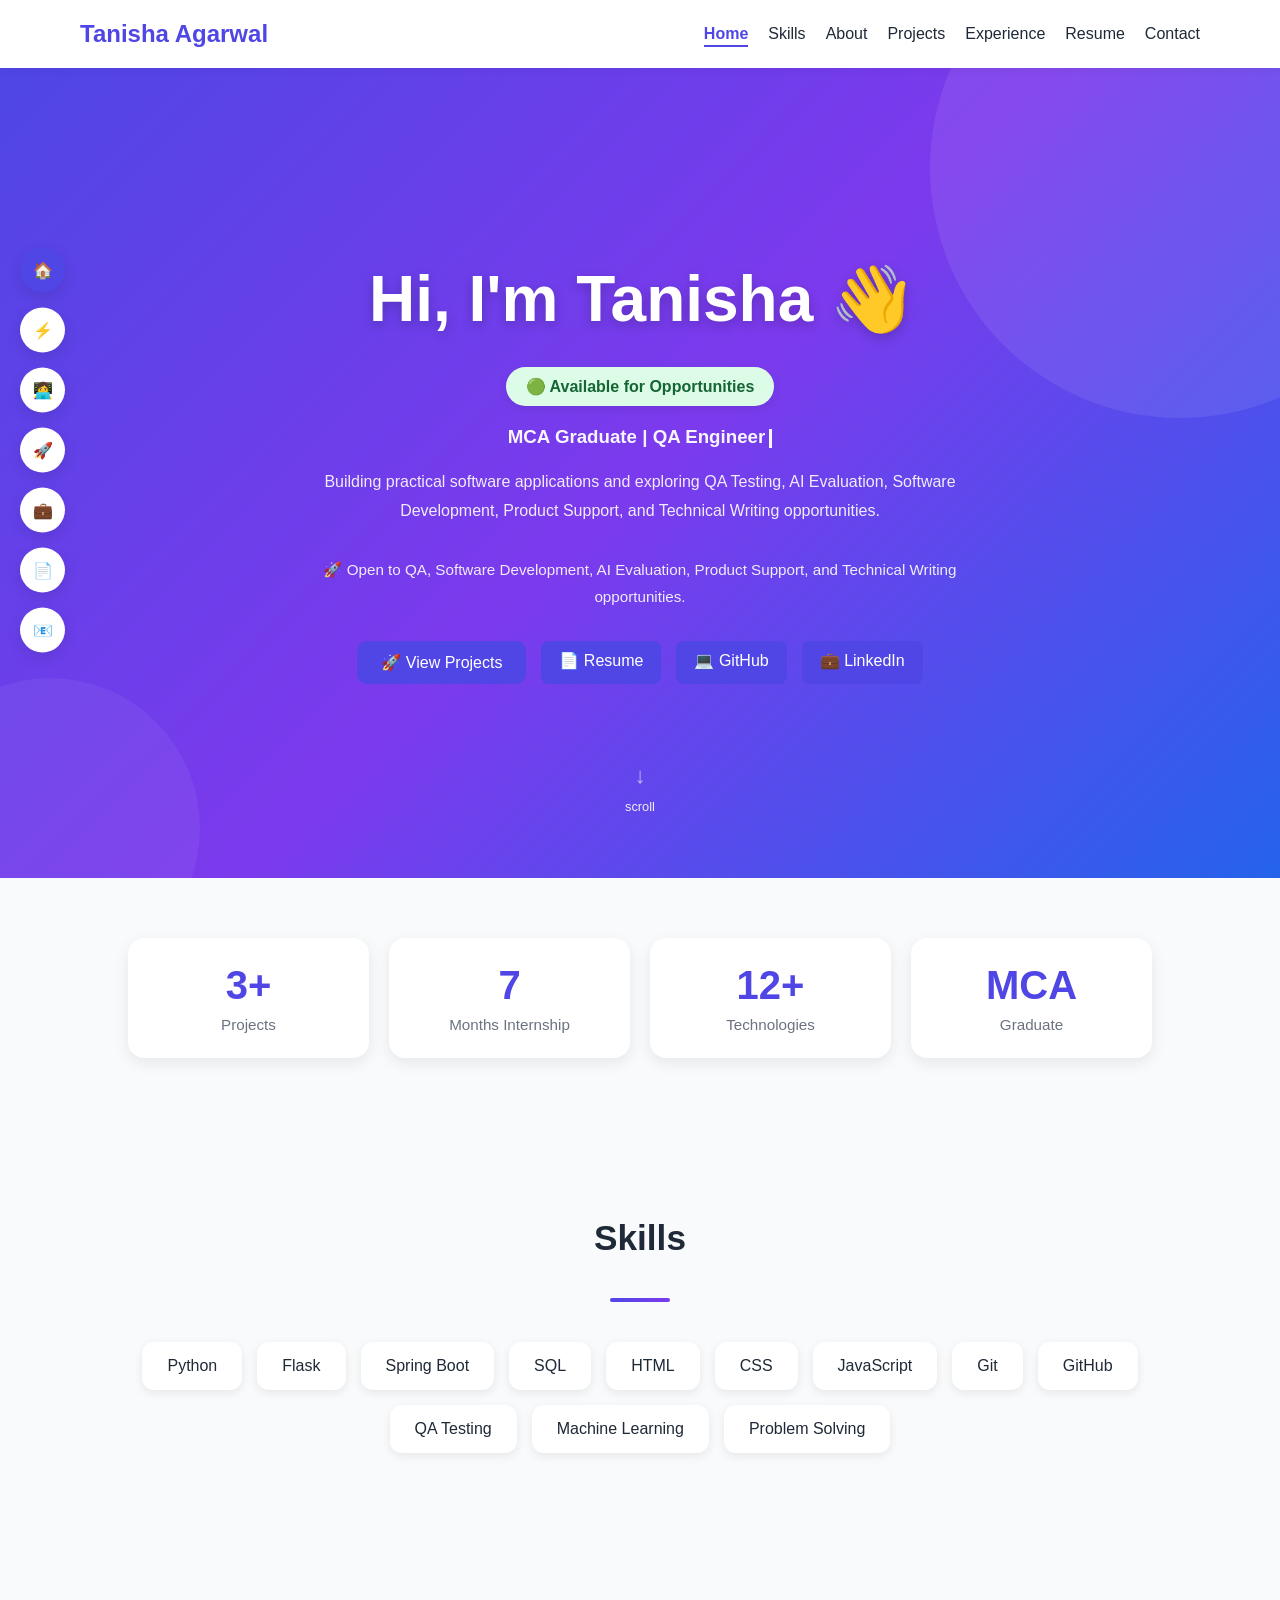
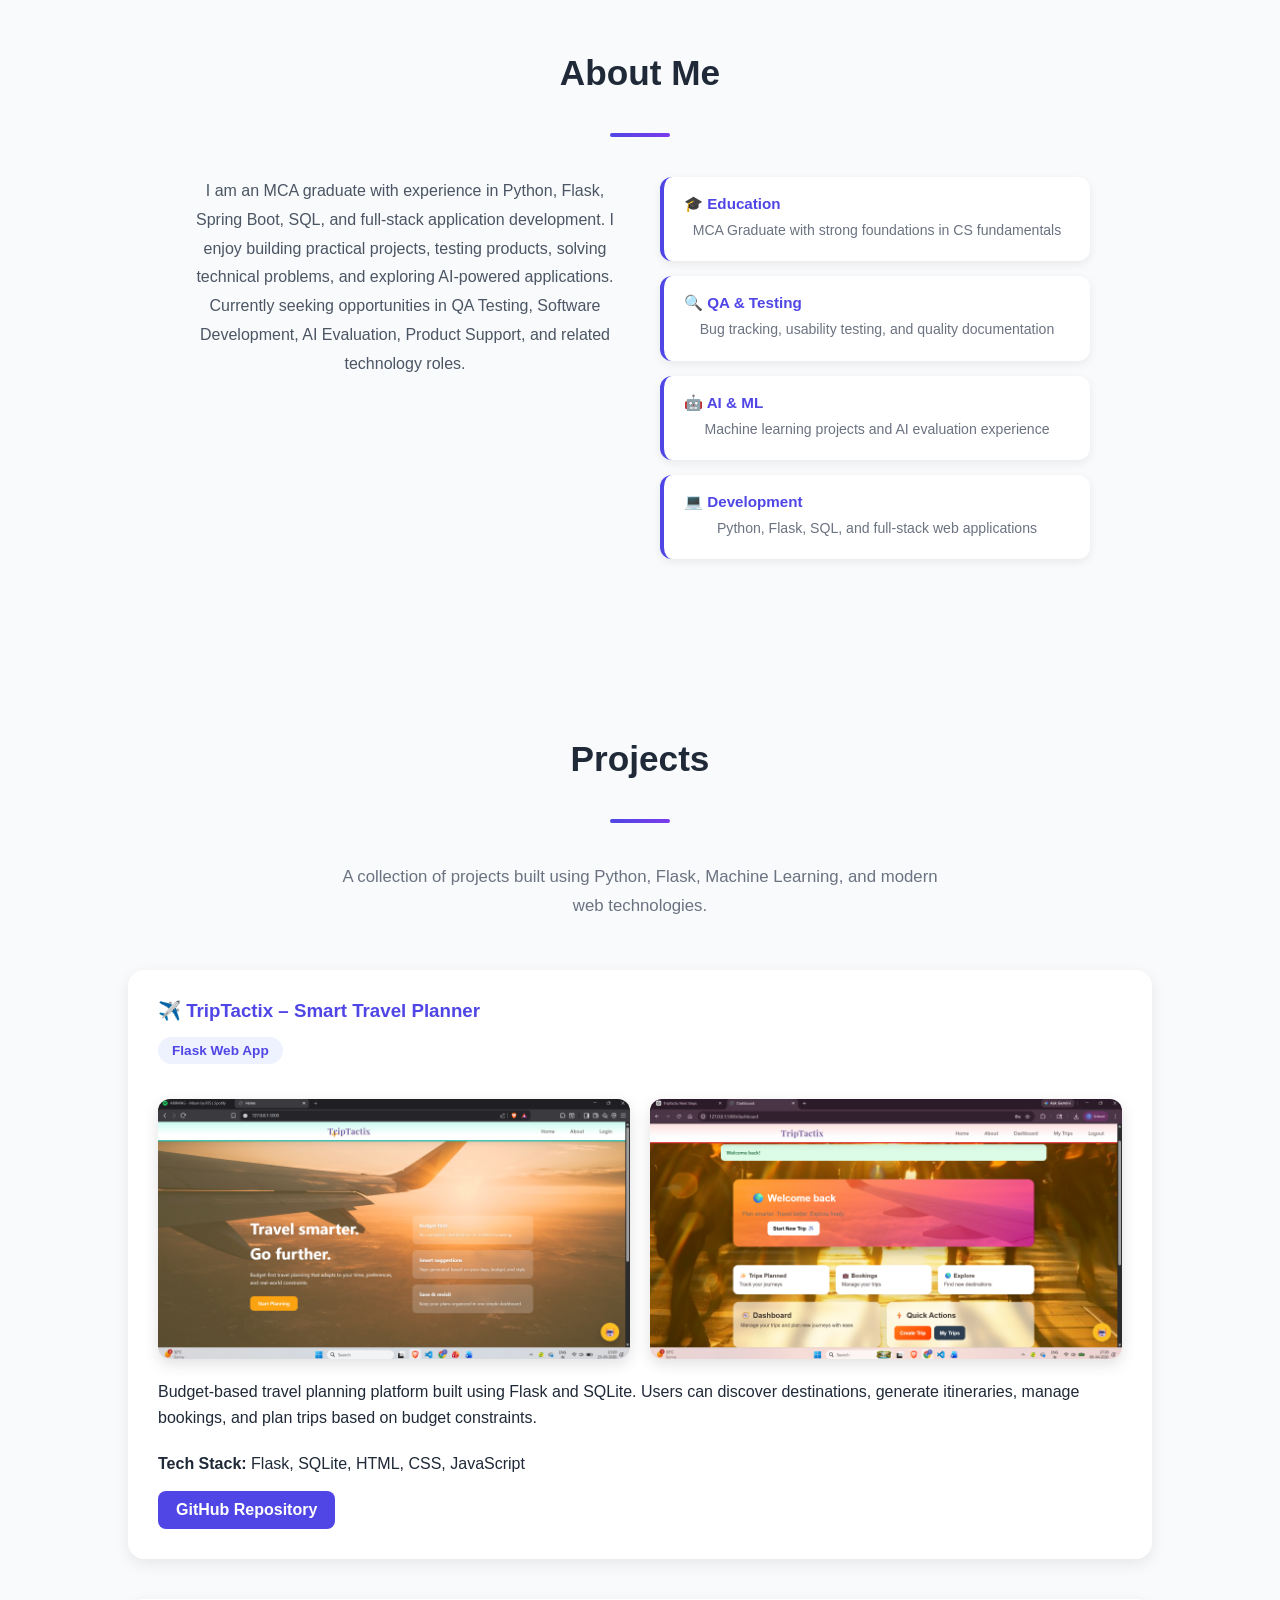
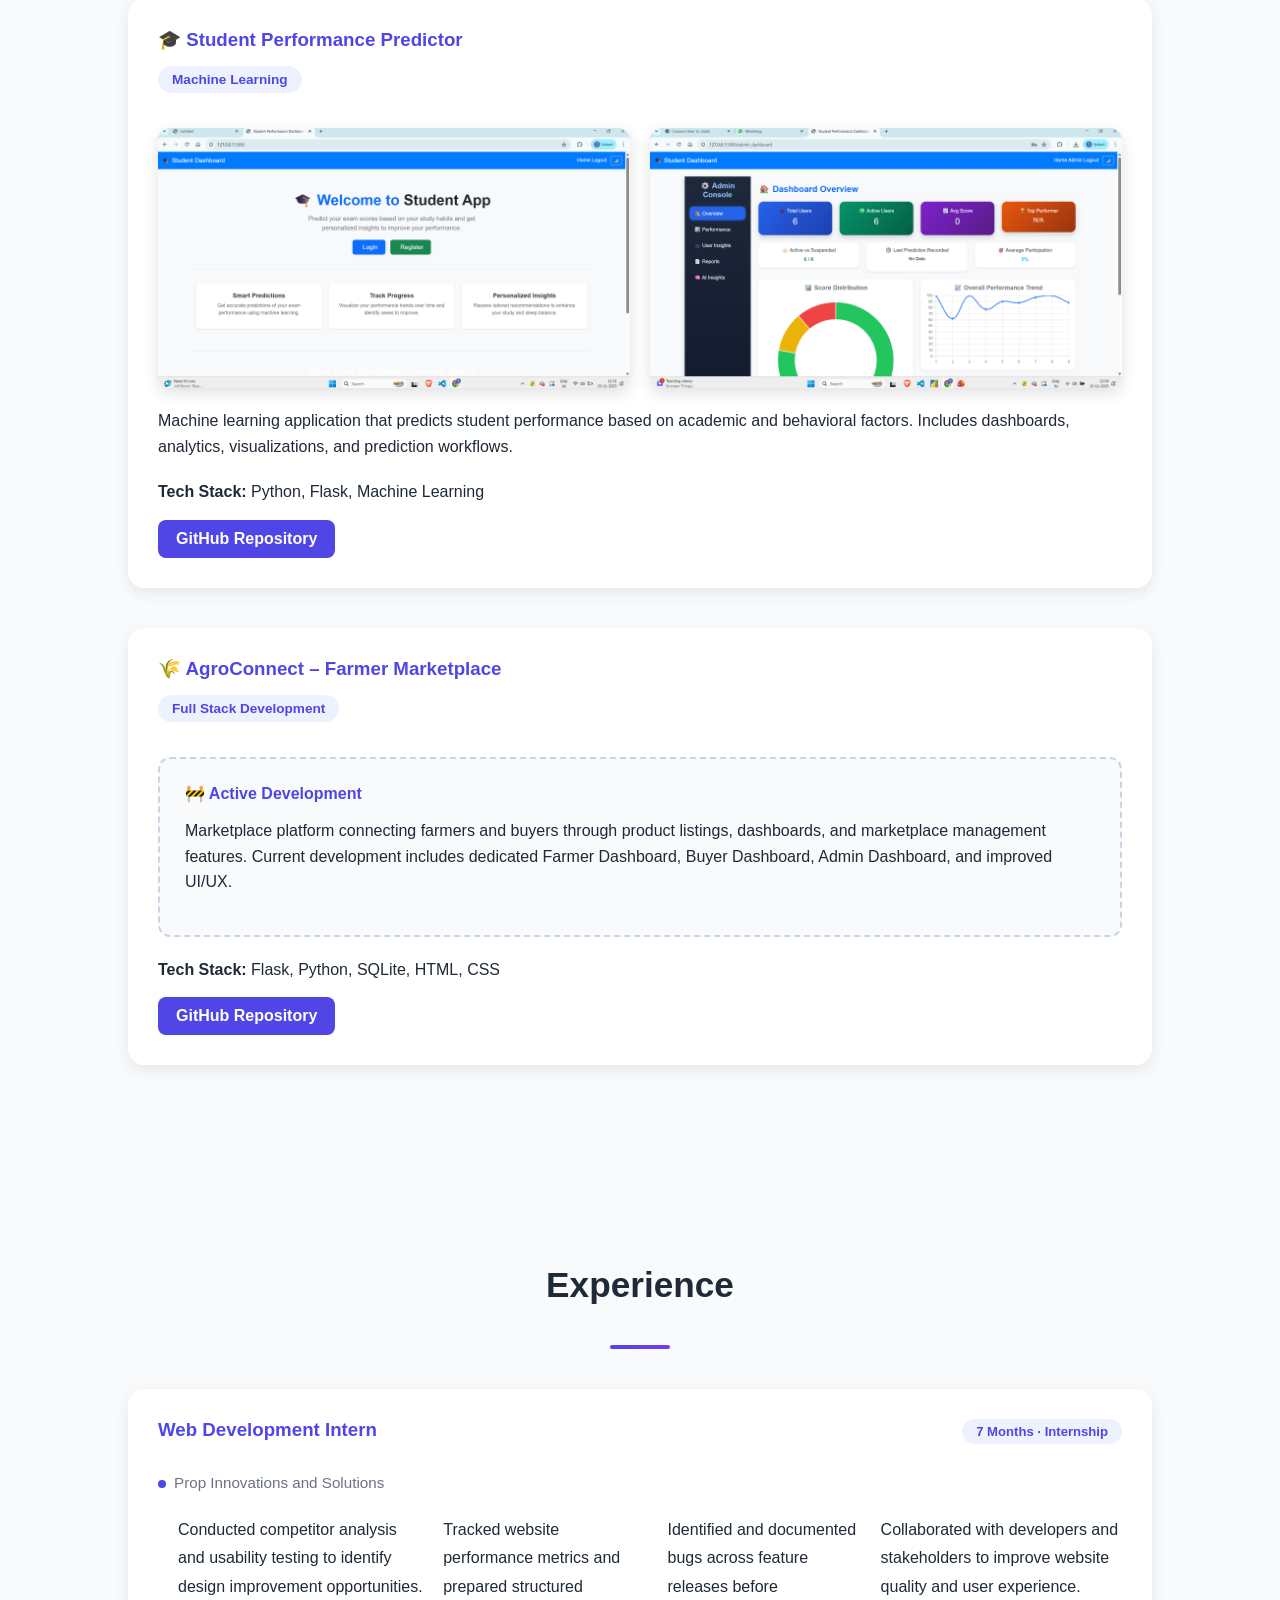
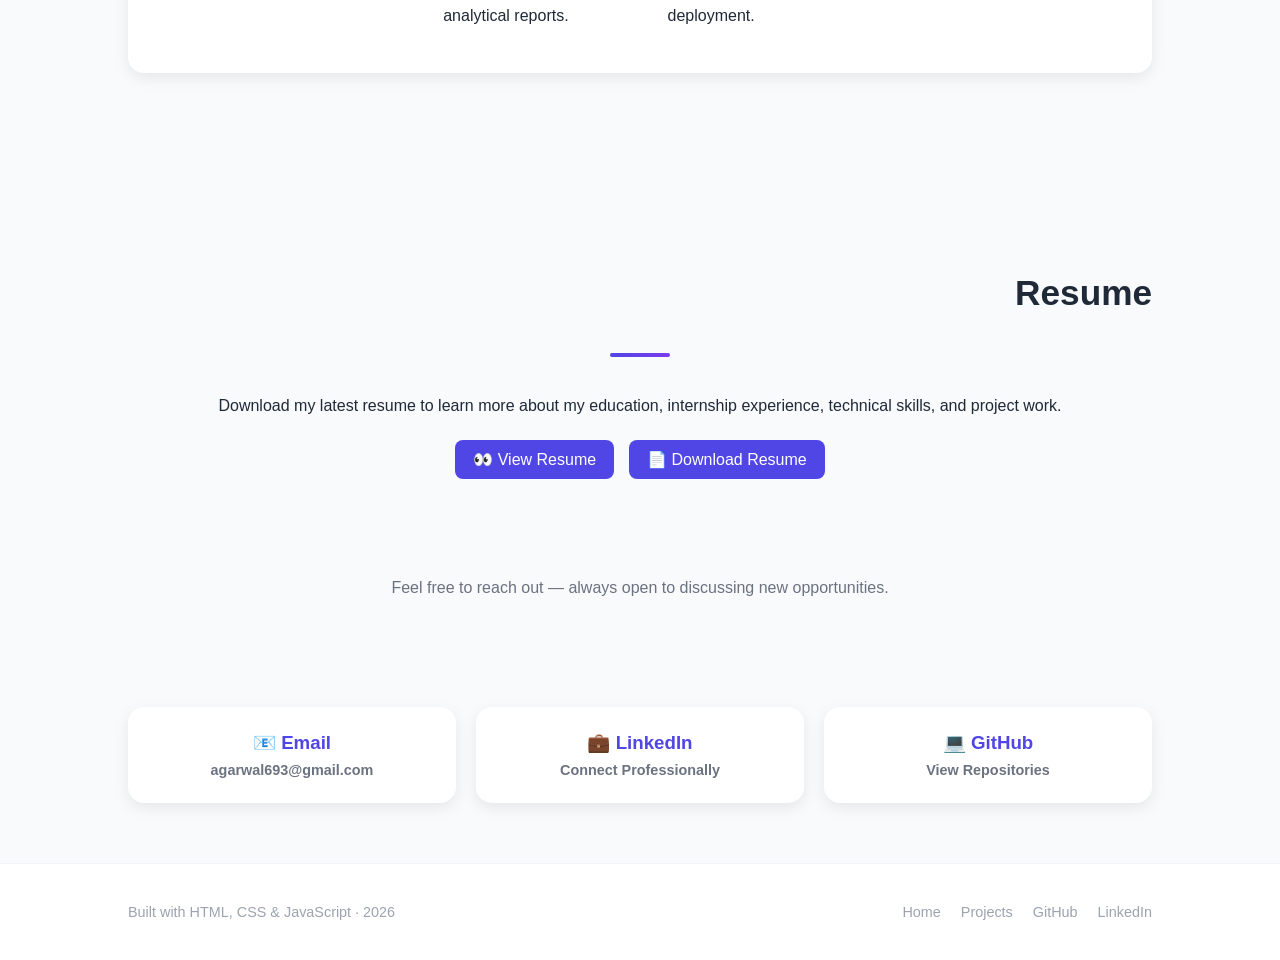
==== index.html @ 0f8b7642 "first commit - portfolio live" ====
<!DOCTYPE html>
<html lang="en">
<head>
    <meta charset="UTF-8">
    <meta name="viewport" content="width=device-width, initial-scale=1.0">
    <title>Tanisha Agarwal Portfolio</title>
    <link rel="stylesheet" href="style.css">
</head>
<body>

<div class="sidebar">
    <a href="#home">🏠</a>
    <a href="#skills">⚡</a>
    <a href="#about">👩‍💻</a>
    <a href="#projects">🚀</a>
    <a href="#experience">💼</a>
    <a href="#resume">📄</a>
    <a href="#contact">📧</a>
</div>

<!-- NAVBAR -->
<nav>
    <h2>Tanisha Agarwal</h2>
    <ul>
        <li><a href="#home">Home</a></li>
        <li><a href="#skills">Skills</a></li>
        <li><a href="#about">About</a></li>
        <li><a href="#projects">Projects</a></li>
        <li><a href="#experience">Experience</a></li>
        <li><a href="#resume">Resume</a></li>
        <li><a href="#contact">Contact</a></li>
    </ul>
</nav>

<!-- HERO -->
<section id="home" class="hero">

    <h1>Hi, I'm Tanisha 👋</h1>

    <!-- ENHANCEMENT 1: Status Badge -->
    <div class="status-badge">
        🟢 Available for Opportunities
    </div>

    <h3>MCA Graduate | QA | Python | AI & Web Development</h3>

    <p>
        Building practical software applications and exploring
        QA Testing, AI Evaluation, Software Development,
        Product Support, and Technical Writing opportunities.
    </p>

    <p class="availability">
        🚀 Open to QA, Software Development, AI Evaluation,
        Product Support, and Technical Writing opportunities.
    </p>

    <div class="hero-buttons">

        <button onclick="location.href='#projects'">
            🚀 View Projects
        </button>

        <a href="assets/resume/Tanisha_Agarwal_Resume.pdf"
           download
           class="project-btn">
           📄 Resume
        </a>

        <a href="https://github.com/AgarwalTa"
           target="_blank"
           class="project-btn">
           💻 GitHub
        </a>

        <a href="https://www.linkedin.com/in/tanisha-agarwal-382283398/"
           target="_blank"
           class="project-btn">
           💼 LinkedIn
        </a>

    </div>

</section>

<section class="stats-section">

    <div class="stat-card">
        <h2>3+</h2>
        <p>Projects</p>
    </div>

    <div class="stat-card">
        <h2>7</h2>
        <p>Months Internship</p>
    </div>

    <div class="stat-card">
        <h2>12+</h2>
        <p>Technologies</p>
    </div>

    <div class="stat-card">
        <h2>MCA</h2>
        <p>Graduate</p>
    </div>

</section>

<!-- SKILLS -->
<section id="skills" class="section">

    <h2>Skills</h2>

    <div class="skills-container">
        <div class="skill-card">Python</div>
        <div class="skill-card">Flask</div>
        <div class="skill-card">Spring Boot</div>
        <div class="skill-card">SQL</div>
        <div class="skill-card">HTML</div>
        <div class="skill-card">CSS</div>
        <div class="skill-card">JavaScript</div>
        <div class="skill-card">Git</div>
        <div class="skill-card">GitHub</div>
        <div class="skill-card">QA Testing</div>
        <div class="skill-card">Machine Learning</div>
        <div class="skill-card">Problem Solving</div>
    </div>

</section>

<!-- ABOUT -->
<section id="about" class="section">

    <h2>About Me</h2>

    <p>
        I am an MCA graduate with experience in Python,
        Flask, Spring Boot, SQL, and full-stack application
        development.

        I enjoy building practical projects, testing products,
        solving technical problems, and exploring AI-powered
        applications.

        Currently seeking opportunities in QA Testing,
        Software Development, AI Evaluation,
        Product Support, and related technology roles.
    </p>

</section>

<!-- PROJECTS -->
<section id="projects" class="section">

    <h2>Projects</h2>

    <p class="section-subtitle">
        A collection of projects built using Python,
        Flask, Machine Learning, and modern web technologies.
    </p>

    <div class="projects-container">

        <!-- TRIPTACTIX -->
        <div class="project-card">

            <h3>✈️ TripTactix – Smart Travel Planner</h3>

            <!-- ENHANCEMENT 3: Project Tag -->
            <span class="project-tag">Flask Web App</span>

            <div class="project-images">
                <img src="assets/images/triptactix-home.png"
                     alt="TripTactix Home"
                     onclick="window.open(this.src)">
                <img src="assets/images/triptactix-dashboard.png"
                     alt="TripTactix Dashboard"
                     onclick="window.open(this.src)">
            </div>

            <p>
                Budget-based travel planning platform built using
                Flask and SQLite. Users can discover destinations,
                generate itineraries, manage bookings, and plan
                trips based on budget constraints.
            </p>

            <p class="tech-stack">
                <strong>Tech Stack:</strong>
                Flask, SQLite, HTML, CSS, JavaScript
            </p>

            <div class="project-links">
                <a class="project-btn"
                   href="https://github.com/AgarwalTa/TripTactix"
                   target="_blank">
                    GitHub Repository
                </a>
            </div>

        </div>

        <!-- STUDENT PERFORMANCE -->
        <div class="project-card">

            <h3>🎓 Student Performance Predictor</h3>

            <!-- ENHANCEMENT 3: Project Tag -->
            <span class="project-tag">Machine Learning</span>

            <div class="project-images">
                <img src="assets/images/student-home.png"
                     alt="Student Home"
                     onclick="window.open(this.src)">
                <img src="assets/images/student-analytics.png"
                     alt="Student Dashboard"
                     onclick="window.open(this.src)">
            </div>

            <p>
                Machine learning application that predicts student
                performance based on academic and behavioral factors.
                Includes dashboards, analytics, visualizations, and
                prediction workflows.
            </p>

            <p class="tech-stack">
                <strong>Tech Stack:</strong>
                Python, Flask, Machine Learning
            </p>

            <div class="project-links">
                <a class="project-btn"
                   href="https://github.com/AgarwalTa/Student-Performance-Predictor"
                   target="_blank">
                    GitHub Repository
                </a>
            </div>

        </div>

        <!-- AGROCONNECT -->
        <div class="project-card">

            <h3>🌾 AgroConnect – Farmer Marketplace</h3>

            <!-- ENHANCEMENT 3: Project Tag -->
            <span class="project-tag">Full Stack Development</span>

            <!-- ENHANCEMENT 5: Placeholder kept; swap div when screenshots are ready -->
            <div class="coming-soon">

                <h4>🚧 Active Development</h4>

                <p>
                    Marketplace platform connecting farmers and
                    buyers through product listings, dashboards,
                    and marketplace management features.

                    Current development includes dedicated
                    Farmer Dashboard, Buyer Dashboard,
                    Admin Dashboard, and improved UI/UX.
                </p>

            </div>

            <p class="tech-stack">
                <strong>Tech Stack:</strong>
                Flask, Python, SQLite, HTML, CSS
            </p>

            <div class="project-links">
                <a class="project-btn"
                   href="https://github.com/AgarwalTa/AgroConnect-agroconnect"
                   target="_blank">
                    GitHub Repository
                </a>
            </div>

        </div>

    </div>

</section>

<!-- EXPERIENCE -->
<section id="experience" class="section">

    <h2>Experience</h2>

    <div class="project-card">

        <h3>Web Development Intern</h3>

        <p>Prop Innovations and Solutions</p>

        <!-- ENHANCEMENT 2: Professional bullet points -->
        <ul>
            <li>Conducted competitor analysis and usability testing to identify design improvement opportunities.</li>
            <li>Tracked website performance metrics and prepared structured analytical reports.</li>
            <li>Identified and documented bugs across feature releases before deployment.</li>
            <li>Collaborated with developers and stakeholders to improve website quality and user experience.</li>
        </ul>

    </div>

</section>

<!-- RESUME -->
<section id="resume" class="section">

    <h2>Resume</h2>

    <p>
        Download my latest resume to learn more about my
        education, internship experience, technical skills,
        and project work.
    </p>

    <div class="resume-buttons">

        <a href="assets/resume/Tanisha_Agarwal_Resume.pdf"
           target="_blank"
           class="project-btn">
           👀 View Resume
        </a>

        <a href="assets/resume/Tanisha_Agarwal_Resume.pdf"
           download
           class="project-btn">
           📄 Download Resume
        </a>

    </div>

</section>

<!-- CONTACT -->
<div class="contact-grid" id="contact">

    <a class="contact-card"
       href="mailto:agarwal693@gmail.com">
        <h3>📧 Email</h3>
        <p>agarwal693@gmail.com</p>
    </a>

    <a class="contact-card"
       href="https://www.linkedin.com/in/tanisha-agarwal-382283398/"
       target="_blank">
        <h3>💼 LinkedIn</h3>
        <p>Connect Professionally</p>
    </a>

    <a class="contact-card"
       href="https://github.com/AgarwalTa"
       target="_blank">
        <h3>💻 GitHub</h3>
        <p>View Repositories</p>
    </a>

</div>

<!-- ENHANCEMENT 4: Footer -->
<footer>
    <p>Built with HTML, CSS & JavaScript • 2026</p>
</footer>

<script src="script.js"></script>

</body>
</html>
---- style.css ----
*{
    margin:0;
    padding:0;
    box-sizing:border-box;
}

body{
    font-family:Arial, sans-serif;
    background:#f8fafc;
    color:#1f2937;
}

nav{
    display:flex;
    justify-content:space-between;
    align-items:center;
    padding:20px 80px;
    background:white;
}

ul{
    display:flex;
    gap:20px;
    list-style:none;
}

a{
    text-decoration:none;
    color:#1f2937;
}

.hero{
    height:80vh;

    display:flex;
    flex-direction:column;
    justify-content:center;
    align-items:center;

    text-align:center;

    padding:20px;
}

.hero h1{
    font-size:4rem;
    margin-bottom:20px;
}

.hero h3{
    margin-bottom:20px;
}

.hero p{
    max-width:700px;
    line-height:1.7;
    margin-bottom:30px;
}

button{
    padding:12px 24px;
    border:none;
    background:#4f46e5;
    color:white;
    border-radius:8px;
    cursor:pointer;
}

html{
    scroll-behavior:smooth;
}

.section{
    padding:100px 80px;
}

.section h2{
    margin-bottom:25px;
    font-size:2rem;
}

.hero-buttons{
    display:flex;
    gap:15px;
}

.projects-container{
    display:grid;
    grid-template-columns:repeat(auto-fit,minmax(250px,1fr));
    gap:20px;
}

.project-card{
    background:white;
    padding:20px;
    border-radius:12px;
    box-shadow:0 3px 10px rgba(0,0,0,0.08);
}

.project-card h3{
    margin-bottom:15px;
}

.project-card p{
    margin-bottom:15px;
}

.project-card a{
    color:#4f46e5;
    font-weight:bold;
}

/* Smooth Scrolling */

html{
    scroll-behavior:smooth;
}

/* Sections */

.section{
    padding:100px 10%;

    /* ENHANCEMENT 10: Fade-in animation */
    animation:fadeIn 0.8s ease;
}

.section h2{
    text-align:center;
    font-size:2.2rem;
    margin-bottom:40px;
}

/* ENHANCEMENT 10: Fade-in keyframes */

@keyframes fadeIn{

    from{
        opacity:0;
        transform:translateY(20px);
    }

    to{
        opacity:1;
        transform:translateY(0);
    }
}

/* Navbar */

nav{
    position:sticky;
    top:0;
    z-index:1000;
    background:white;
    box-shadow:0 2px 10px rgba(0,0,0,0.05);
}

nav h2{
    color:#4f46e5;
}

nav a{
    transition:0.3s;
}

nav a:hover{
    color:#4f46e5;
}

/* Hero */

.hero{
    min-height:90vh;
    display:flex;
    flex-direction:column;
    justify-content:center;
    align-items:center;
    text-align:center;
    padding:20px;

    background:
    linear-gradient(
        135deg,
        #4f46e5,
        #7c3aed,
        #2563eb
    );

    color:white;

    position:relative;

    overflow:hidden;
}

.hero::before{

    content:"";

    position:absolute;

    width:500px;
    height:500px;

    background:
    rgba(255,255,255,.08);

    border-radius:50%;

    right:-150px;
    top:-150px;
}

/* ENHANCEMENT 2: Hero text visibility */

.hero h1{
    font-size:4rem;
    margin-bottom:20px;
    color:white;

    /* ENHANCEMENT 2: Optional text shadow */
    text-shadow:0 4px 12px rgba(0,0,0,0.2);
}

.hero h3{
    color:white;
    opacity:0.95;
    margin-bottom:20px;
}

.hero p{
    max-width:700px;
    line-height:1.8;
    margin-bottom:30px;
    color:white;
    opacity:0.9;
}

.hero-buttons{
    display:flex;
    gap:15px;
    flex-wrap:wrap;
}

/* ENHANCEMENT 1: Status Badge */

.status-badge{

    display:inline-block;

    background:#dcfce7;

    color:#166534;

    padding:10px 20px;

    border-radius:30px;

    font-weight:600;

    margin-bottom:20px;

    margin-top:10px;

    box-shadow:0 3px 10px rgba(0,0,0,0.08);
}

/* Buttons */

button{
    padding:12px 24px;
    border:none;
    border-radius:10px;
    background:#4f46e5;
    color:white;
    cursor:pointer;
    font-size:1rem;
    transition:0.3s;
}

button:hover{
    transform:translateY(-3px);
}

/* Skills */

.skills-container{
    display:flex;
    flex-wrap:wrap;
    gap:15px;
    justify-content:center;
}

.skill-card{
    background:white;
    padding:15px 25px;
    border-radius:12px;
    box-shadow:0 3px 10px rgba(0,0,0,0.08);
    transition:0.3s;
}

/* ENHANCEMENT 5: Skill hover with color fill */

.skill-card:hover{

    transform:translateY(-5px);

    background:#4f46e5;

    color:white;

    box-shadow:0 8px 20px rgba(79,70,229,0.25);
}

/* Projects */

.projects-container{
    display:flex;
    flex-direction:column;
    gap:40px;
}

.project-card{
    background:white;
    padding:30px;
    border-radius:16px;
    box-shadow:0 5px 15px rgba(0,0,0,0.08);
    transition:0.3s;
}

/* ENHANCEMENT 6: Project card hover with deeper shadow */

.project-card:hover{

    transform:translateY(-8px);

    box-shadow:
    0 15px 30px rgba(0,0,0,0.12);
}

.project-card h3{
    margin-bottom:15px;
    color:#4f46e5;
}

.project-card p{
    margin-bottom:15px;
    line-height:1.6;
}

.project-card a{
    text-decoration:none;
    color:#4f46e5;
    font-weight:bold;
}

/* ENHANCEMENT 3: Project Tags */

.project-tag{

    display:inline-block;

    background:#eef2ff;

    color:#4f46e5;

    padding:6px 14px;

    border-radius:20px;

    font-size:0.85rem;

    font-weight:600;

    margin-bottom:15px;
}

/* Contact */

#contact{
    text-align:center;
}

#contact a{
    color:#4f46e5;
    text-decoration:none;
    font-weight:600;
}

/* About */

#about p{
    max-width:850px;
    margin:auto;
    line-height:1.8;
    text-align:center;
}

/* Resume */

#resume{
    text-align:center;
}

/* ENHANCEMENT 4: Better Experience Section */

#experience ul{

    margin-top:20px;

    padding-left:20px;

    line-height:1.8;
}

#experience li{
    margin-bottom:12px;
}

/* Mobile */

@media(max-width:768px){

    nav{
        flex-direction:column;
        gap:15px;
        padding:20px;
    }

    ul{
        flex-wrap:wrap;
        justify-content:center;
    }

    .hero h1{
        font-size:2.5rem;
    }

    .section{
        padding:70px 20px;
    }

}

/* Project Screenshots */

.project-images{
    display:flex;
    gap:12px;
    margin:15px 0;
}

.project-images img{
    width:48%;
    height:180px;

    object-fit:cover;

    border-radius:12px;

    box-shadow:0 4px 12px rgba(0,0,0,0.12);

    transition:0.3s;
}

.project-images img:hover{
    transform:scale(1.03);
}

/* AgroConnect Placeholder */

.coming-soon{
    margin:15px 0;

    padding:20px;

    border-radius:12px;

    background:#f3f4f6;

    border:2px dashed #d1d5db;
}

.coming-soon h4{
    color:#4f46e5;
    margin-bottom:10px;
}

/* Mobile Images */

@media(max-width:768px){

    .project-images{
        flex-direction:column;
    }

    .project-images img{
        width:100%;
        height:auto;
    }

}

/* ==========================================
   PROJECT SHOWCASE
========================================== */

.project-images{
    display:flex;
    gap:20px;
    margin:20px 0;
    flex-wrap:wrap;
}

.project-images img{
    flex:1;
    min-width:300px;

    height:260px;

    object-fit:cover;

    border-radius:12px;

    box-shadow:0 5px 15px rgba(0,0,0,0.12);

    transition:0.3s;
    cursor:pointer;
}

.project-images img:hover{
    transform:scale(1.02);
}

.coming-soon{
    margin:20px 0;
    padding:25px;

    background:#f8fafc;

    border:2px dashed #cbd5e1;

    border-radius:12px;
}

.coming-soon h4{
    color:#4f46e5;
    margin-bottom:15px;
}

.tech-stack{
    margin-top:20px;
    margin-bottom:20px;
}

.project-links{
    display:flex;
    gap:15px;
    flex-wrap:wrap;
}

.project-btn{
    display:inline-block;

    background:#4f46e5;
    color:white !important;

    padding:10px 18px;

    border-radius:8px;

    text-decoration:none;

    /* Needed for ENHANCEMENT 7 transition */
    transition:0.3s;
}

/* ENHANCEMENT 7: Better button hover */

.project-btn:hover{

    transform:translateY(-3px);

    box-shadow:
    0 8px 20px rgba(79,70,229,0.25);
}

/* Mobile */

@media(max-width:768px){

    .project-images{
        flex-direction:column;
    }

    .project-images img{
        width:100%;
        min-width:unset;
        height:auto;
    }

}

.resume-buttons{
    display:flex;
    justify-content:center;
    gap:15px;
    margin-top:25px;
    flex-wrap:wrap;
}

/* Stats */

.stats-section{

    display:grid;

    grid-template-columns:
    repeat(auto-fit,minmax(200px,1fr));

    gap:20px;

    padding:60px 10%;
}

.stat-card{

    background:white;

    text-align:center;

    padding:25px;

    border-radius:16px;

    box-shadow:
    0 5px 15px rgba(0,0,0,.08);

    transition:.3s;
}

.stat-card:hover{

    transform:translateY(-8px);
}

/* ENHANCEMENT 9: Sidebar Polish */

.sidebar{

    position:fixed;

    left:20px;

    top:50%;

    transform:translateY(-50%);

    display:flex;

    flex-direction:column;

    gap:15px;

    z-index:999;
}

.sidebar a{

    width:45px;

    height:45px;

    font-size:16px;

    display:flex;

    justify-content:center;
    align-items:center;

    background:white;

    border-radius:50%;

    box-shadow:
    0 5px 15px rgba(0,0,0,.1);

    transition:0.3s;
}

.sidebar a:hover{

    transform:translateX(5px);

    background:#4f46e5;

    color:white;
}

/* Contact */

.contact-grid{

    display:grid;

    grid-template-columns:
    repeat(auto-fit,minmax(250px,1fr));

    gap:20px;

    padding:60px 10%;
}

.contact-card{

    background:white;

    padding:25px;

    border-radius:16px;

    text-align:center;

    box-shadow:
    0 5px 15px rgba(0,0,0,.08);

    transition:.3s;
    
    color:#1f2937;
}

.contact-card:hover{

    transform:translateY(-8px);
}

/* ENHANCEMENT 8: Footer */

footer{

    text-align:center;

    padding:40px;

    color:#6b7280;

    font-size:0.95rem;
}

/* Scroll Animations */

.hidden{

    opacity:0;

    transform:translateY(40px);

    transition:.8s;
}

.show{

    opacity:1;

    transform:translateY(0);
}
/* Section Subtitle */

.section-subtitle{
    text-align:center;
    color:#6b7280;
    font-size:1.05rem;
    line-height:1.7;
    max-width:600px;
    margin:0 auto 50px auto;
}
#projects.section{
    padding-top:80px;
}
/* Active nav link */
nav a.active{
    color:#4f46e5;
    font-weight:700;
    border-bottom:2px solid #4f46e5;
    padding-bottom:3px;
}

/* Nav underline hover animation */
nav ul a{
    position:relative;
    padding-bottom:4px;
    transition:0.3s;
}

nav ul a::after{
    content:'';
    position:absolute;
    bottom:0;
    left:0;
    width:0;
    height:2px;
    background:#4f46e5;
    transition:0.3s;
}

nav ul a:hover::after{
    width:100%;
}

/* Stat card numbers */
.stat-card h2{
    font-size:2.5rem;
    color:#4f46e5;
    font-weight:800;
    margin-bottom:8px;
}

.stat-card p{
    color:#6b7280;
    font-size:0.95rem;
}

/* Skill card smooth color transition */
.skill-card{
    transition:0.3s background-color, 0.3s color, 0.3s transform, 0.3s box-shadow;
}

/* Availability text */
.availability{
    opacity:0.75;
    font-size:0.95rem;
}

/* Hide sidebar on mobile */
@media(max-width:768px){
    .sidebar{
        display:none;
    }
}
/* ==========================================
   HERO ENHANCEMENTS
========================================== */

/* Floating shapes behind hero content */
.hero::after{
    content:"";
    position:absolute;
    width:300px;
    height:300px;
    background:rgba(255,255,255,.05);
    border-radius:50%;
    left:-100px;
    bottom:-100px;
    pointer-events:none;
}

/* Typed cursor blink */
.typed-cursor{
    display:inline-block;
    width:3px;
    height:1em;
    background:white;
    margin-left:4px;
    vertical-align:middle;
    animation:blink 0.8s step-end infinite;
}

@keyframes blink{
    0%,100%{ opacity:1; }
    50%{ opacity:0; }
}

/* Scroll down hint */
.scroll-hint{
    position:absolute;
    bottom:30px;
    left:50%;
    transform:translateX(-50%);
    display:flex;
    flex-direction:column;
    align-items:center;
    gap:6px;
    color:rgba(255,255,255,0.6);
    font-size:0.8rem;
    animation:bounceDown 2s infinite;
    cursor:pointer;
}

.scroll-hint span{
    font-size:1.4rem;
}

@keyframes bounceDown{
    0%,100%{ transform:translateX(-50%) translateY(0); }
    50%{ transform:translateX(-50%) translateY(8px); }
}

/* ==========================================
   SKILLS SECTION ENHANCEMENTS
========================================== */

/* Section divider line */
.section-divider{
    width:60px;
    height:4px;
    background:linear-gradient(90deg, #4f46e5, #7c3aed);
    border-radius:2px;
    margin:0 auto 40px auto;
}

/* Skill category label */
.skill-category{
    text-align:center;
    color:#6b7280;
    font-size:0.85rem;
    font-weight:600;
    letter-spacing:0.1em;
    text-transform:uppercase;
    margin-bottom:20px;
}

/* Skill card icon area */
.skill-card{
    display:flex;
    align-items:center;
    gap:10px;
    font-weight:500;
}

/* ==========================================
   ABOUT SECTION ENHANCEMENTS
========================================== */

.about-grid{
    display:grid;
    grid-template-columns:1fr 1fr;
    gap:40px;
    max-width:900px;
    margin:0 auto;
    align-items:start;
}

.about-text p{
    line-height:1.8;
    color:#4b5563;
    margin-bottom:20px;
}

.about-highlights{
    display:flex;
    flex-direction:column;
    gap:15px;
}

.highlight-item{
    background:white;
    padding:18px 20px;
    border-radius:12px;
    box-shadow:0 3px 10px rgba(0,0,0,0.07);
    border-left:4px solid #4f46e5;
    transition:0.3s;
}

.highlight-item:hover{
    transform:translateX(6px);
    box-shadow:0 6px 20px rgba(79,70,229,0.15);
}

.highlight-item h4{
    color:#4f46e5;
    margin-bottom:5px;
    font-size:0.95rem;
}

.highlight-item p{
    color:#6b7280;
    font-size:0.88rem;
    margin:0;
}

@media(max-width:768px){
    .about-grid{
        grid-template-columns:1fr;
    }
}

/* ==========================================
   EXPERIENCE SECTION ENHANCEMENTS
========================================== */

.experience-header{
    display:flex;
    justify-content:space-between;
    align-items:flex-start;
    margin-bottom:15px;
    flex-wrap:wrap;
    gap:10px;
}

.experience-badge{
    background:#eef2ff;
    color:#4f46e5;
    padding:5px 14px;
    border-radius:20px;
    font-size:0.82rem;
    font-weight:600;
}

.experience-company{
    color:#6b7280;
    font-size:0.95rem;
    margin-bottom:15px;
    display:flex;
    align-items:center;
    gap:8px;
}

.experience-company::before{
    content:"";
    width:8px;
    height:8px;
    background:#4f46e5;
    border-radius:50%;
    display:inline-block;
}

/* ==========================================
   CONTACT SECTION ENHANCEMENTS
========================================== */

.contact-section-title{
    text-align:center;
    font-size:2.2rem;
    font-weight:700;
    margin-bottom:15px;
    padding-top:80px;
}

.contact-section-sub{
    text-align:center;
    color:#6b7280;
    margin-bottom:50px;
    font-size:1rem;
}

.contact-card h3{
    color:#4f46e5;
    margin-bottom:8px;
}

.contact-card p{
    color:#6b7280;
    font-size:0.9rem;
}

/* ==========================================
   FOOTER ENHANCEMENTS
========================================== */

footer{
    background:white;
    border-top:1px solid #f1f5f9;
    padding:40px 10%;
    display:flex;
    justify-content:space-between;
    align-items:center;
    flex-wrap:wrap;
    gap:15px;
}

footer p{
    color:#9ca3af;
    font-size:0.9rem;
}

.footer-links{
    display:flex;
    gap:20px;
}

.footer-links a{
    color:#9ca3af;
    font-size:0.9rem;
    transition:0.3s;
}

.footer-links a:hover{
    color:#4f46e5;
}

@media(max-width:768px){
    footer{
        flex-direction:column;
        text-align:center;
    }
}

/* ==========================================
   GLOBAL POLISH
========================================== */

/* Section heading accent */
.section h2{
    position:relative;
    display:inline-block;
    left:50%;
    transform:translateX(-50%);
}

/* Glowing indigo ring on focused buttons */
button:focus,
.project-btn:focus{
    outline:none;
    box-shadow:0 0 0 3px rgba(79,70,229,0.3);
}

/* Page load fade in */
body{
    animation:pageFade 0.5s ease;
}

@keyframes pageFade{
    from{ opacity:0; }
    to{ opacity:1; }
}

/* Selection highlight color */
::selection{
    background:#4f46e5;
    color:white;
}

/* Scrollbar styling */
::-webkit-scrollbar{
    width:6px;
}

::-webkit-scrollbar-track{
    background:#f1f5f9;
}

::-webkit-scrollbar-thumb{
    background:#4f46e5;
    border-radius:10px;
}

::-webkit-scrollbar-thumb:hover{
    background:#3730a3;
}
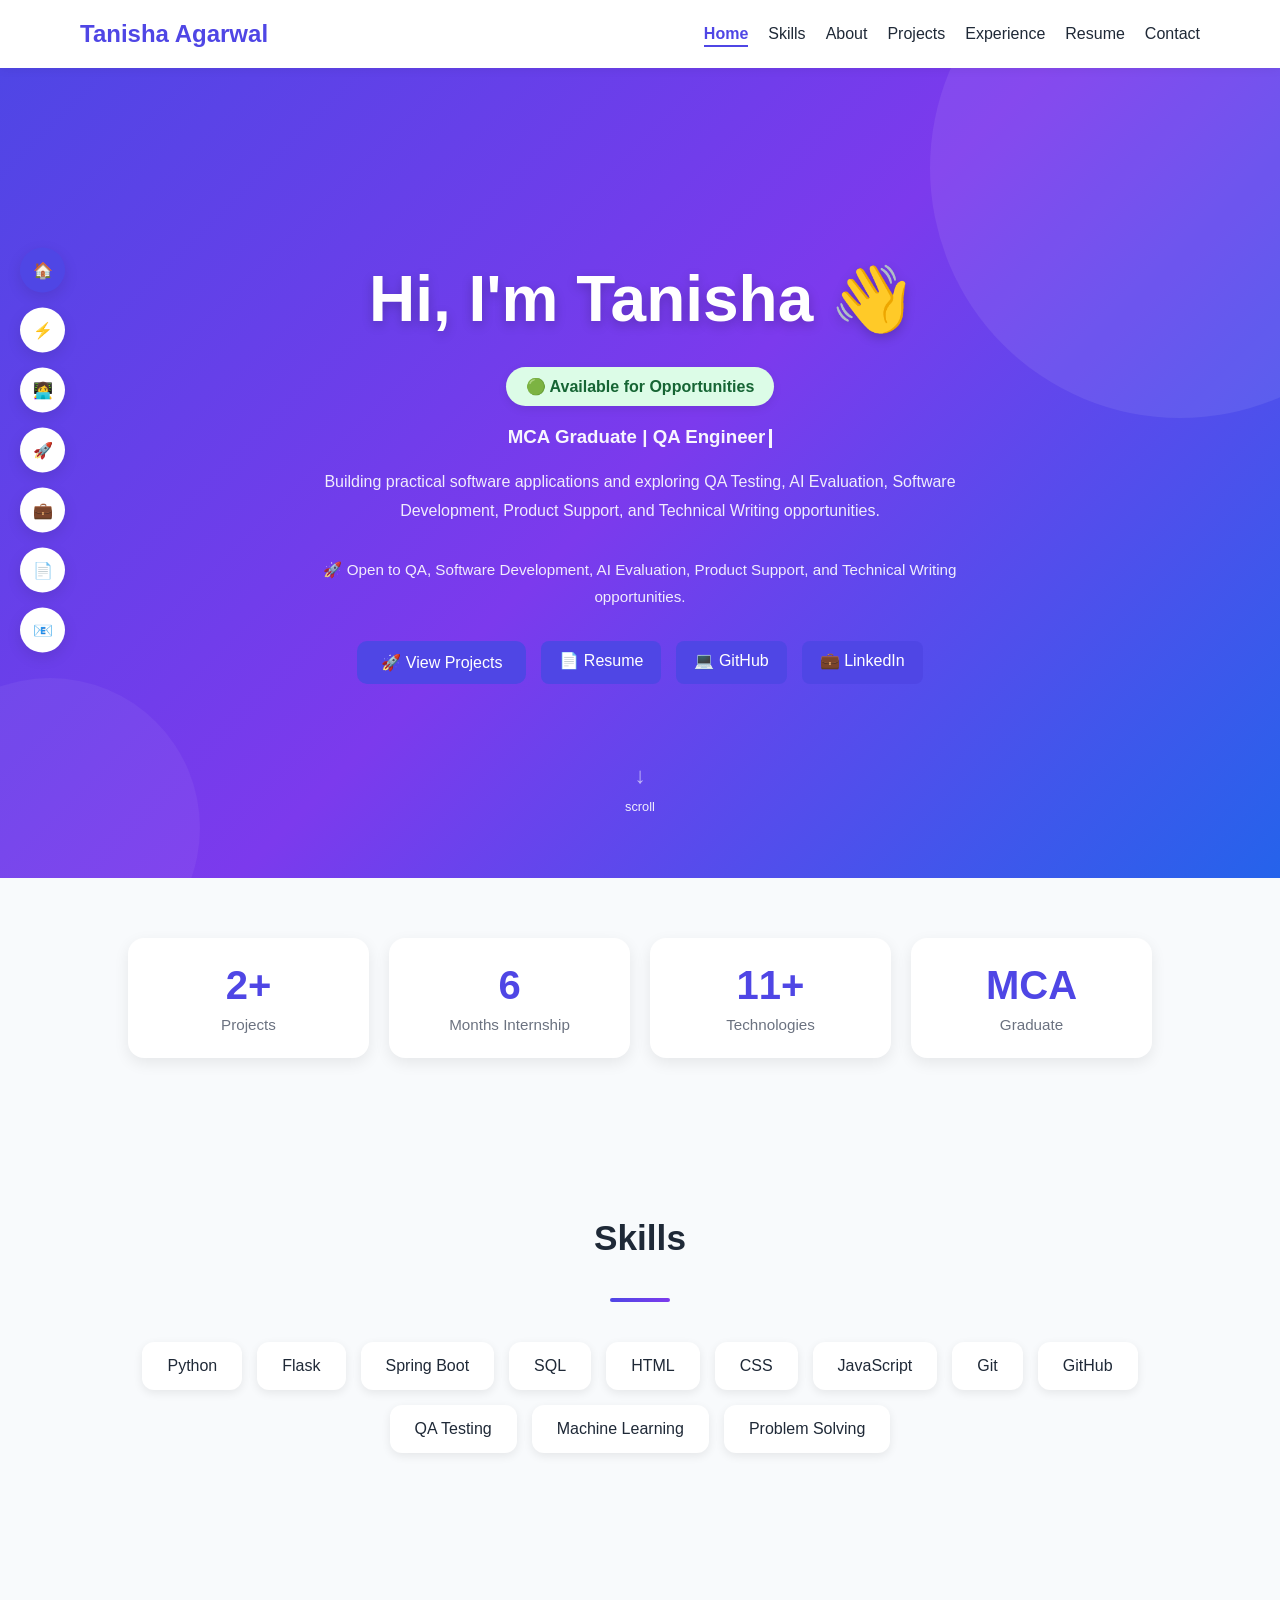
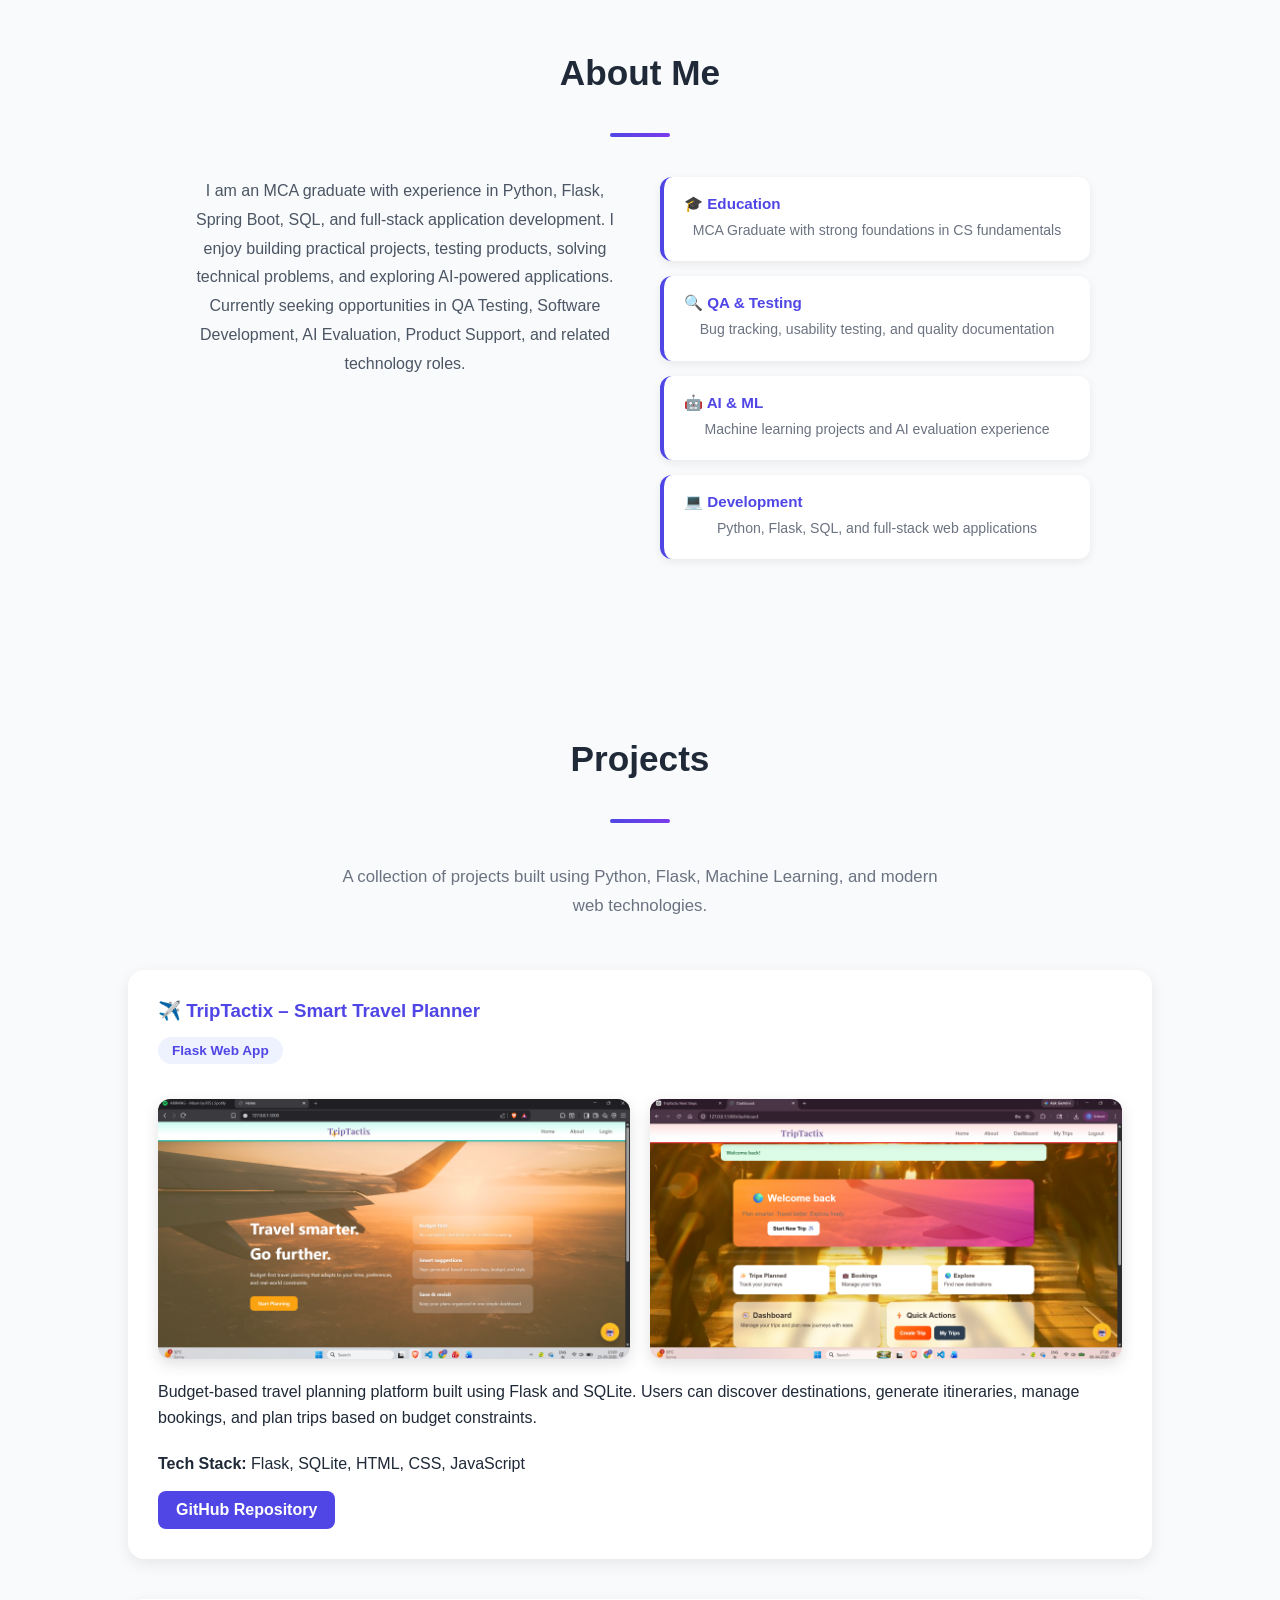
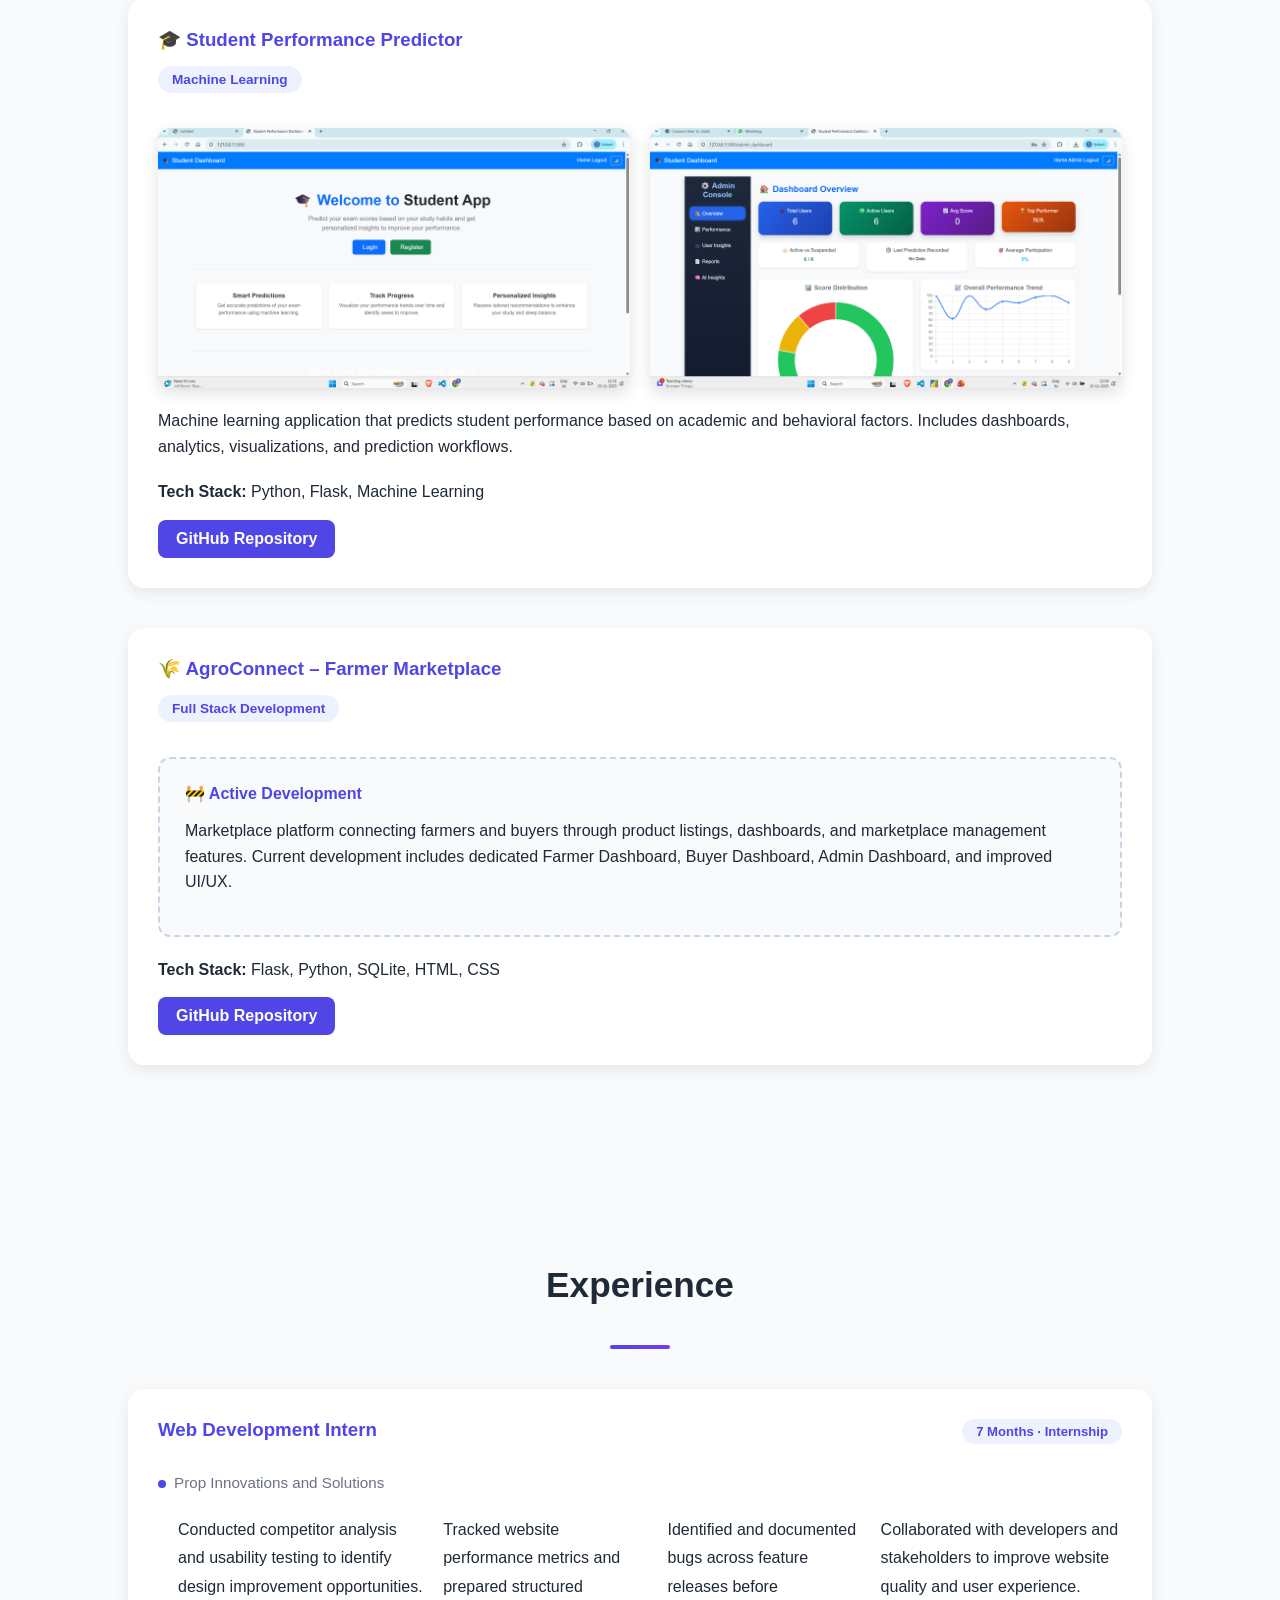
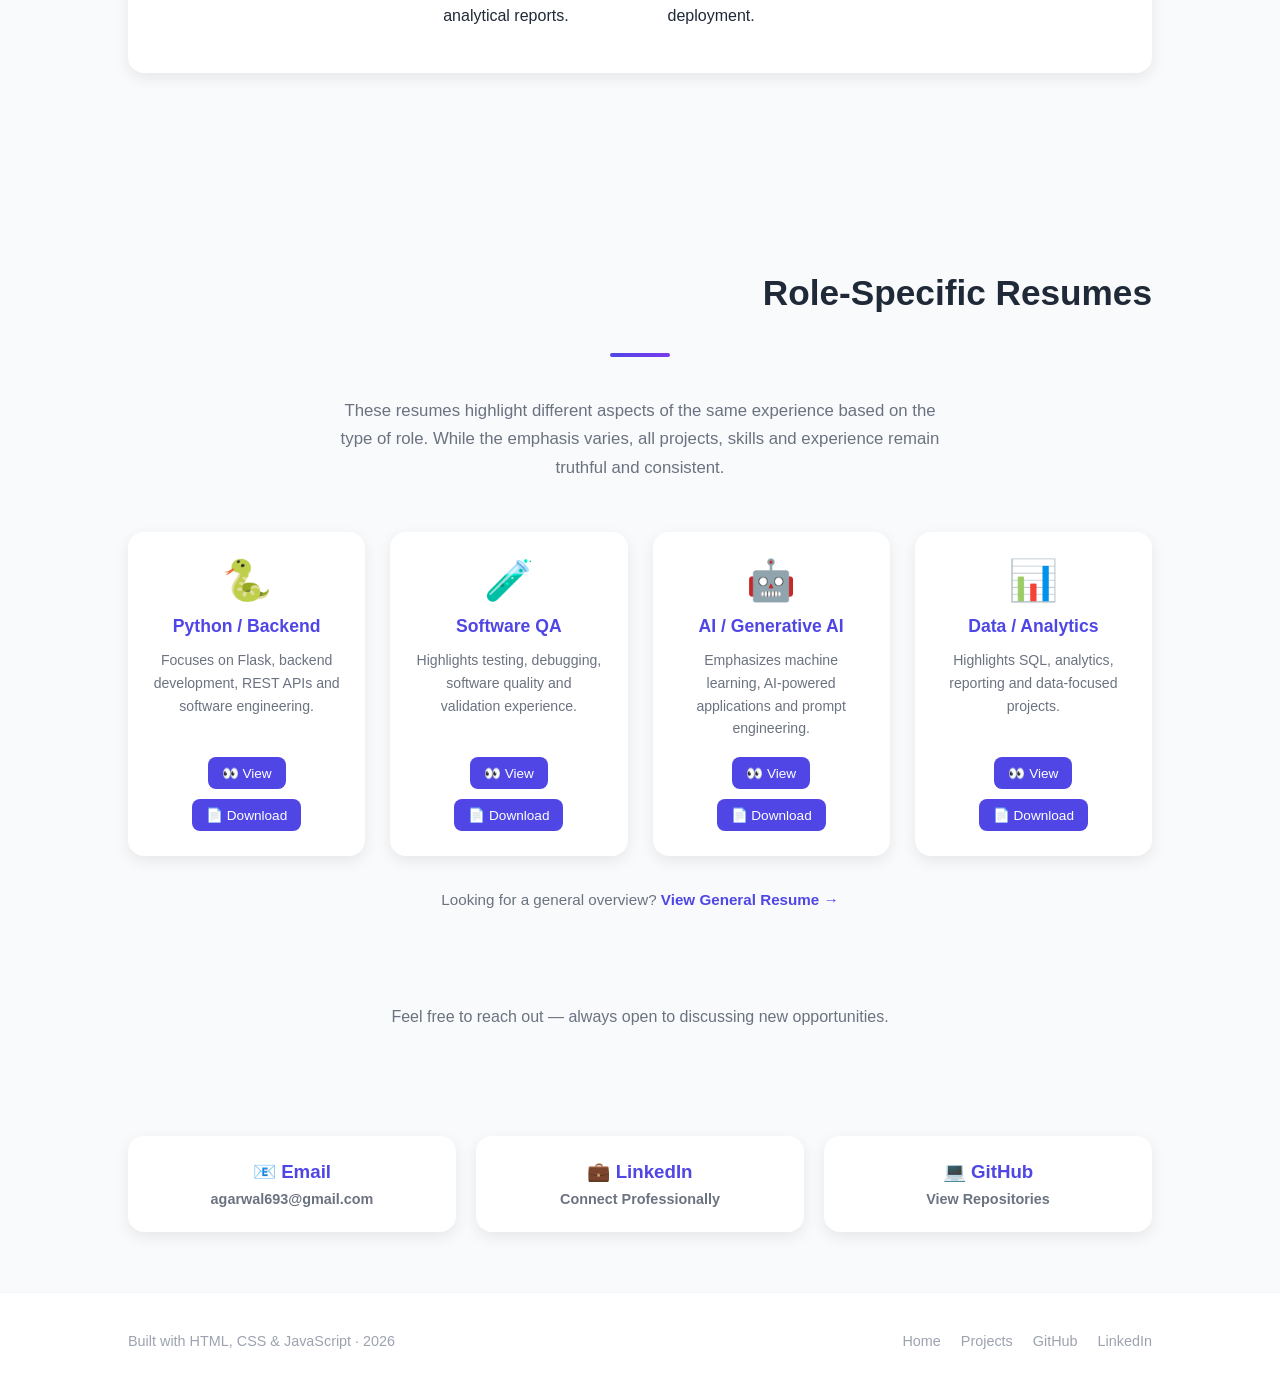
==== commit 01d4c434: "feat: add role-specific resume collection" ====
--- a/index.html
+++ b/index.html
@@ -310,29 +310,79 @@
 <!-- RESUME -->
 <section id="resume" class="section">
 
-    <h2>Resume</h2>
-
-    <p>
-        Download my latest resume to learn more about my
-        education, internship experience, technical skills,
-        and project work.
-    </p>
-
-    <div class="resume-buttons">
-
+    <h2>Role-Specific Resumes</h2>
+
+    <p class="section-subtitle">
+        These resumes highlight different aspects of the same experience
+        based on the type of role. While the emphasis varies, all projects,
+        skills and experience remain truthful and consistent.
+    </p>
+
+    <div class="resume-grid">
+
+        <div class="resume-card">
+            <div class="resume-icon">🐍</div>
+            <h3>Python / Backend</h3>
+            <p>Focuses on Flask, backend development, REST APIs and software engineering.</p>
+            <div class="resume-buttons">
+                <a href="assets/resume/Resume_Python.pdf"
+                   target="_blank"
+                   class="project-btn">👀 View</a>
+                <a href="assets/resume/Resume_Python.pdf"
+                   download
+                   class="project-btn">📄 Download</a>
+            </div>
+        </div>
+
+        <div class="resume-card">
+            <div class="resume-icon">🧪</div>
+            <h3>Software QA</h3>
+            <p>Highlights testing, debugging, software quality and validation experience.</p>
+            <div class="resume-buttons">
+                <a href="assets/resume/Resume_QA.pdf"
+                   target="_blank"
+                   class="project-btn">👀 View</a>
+                <a href="assets/resume/Resume_QA.pdf"
+                   download
+                   class="project-btn">📄 Download</a>
+            </div>
+        </div>
+
+        <div class="resume-card">
+            <div class="resume-icon">🤖</div>
+            <h3>AI / Generative AI</h3>
+            <p>Emphasizes machine learning, AI-powered applications and prompt engineering.</p>
+            <div class="resume-buttons">
+                <a href="assets/resume/Resume_AI.pdf"
+                   target="_blank"
+                   class="project-btn">👀 View</a>
+                <a href="assets/resume/Resume_AI.pdf"
+                   download
+                   class="project-btn">📄 Download</a>
+            </div>
+        </div>
+
+        <div class="resume-card">
+            <div class="resume-icon">📊</div>
+            <h3>Data / Analytics</h3>
+            <p>Highlights SQL, analytics, reporting and data-focused projects.</p>
+            <div class="resume-buttons">
+                <a href="assets/resume/Resume_Data.pdf"
+                   target="_blank"
+                   class="project-btn">👀 View</a>
+                <a href="assets/resume/Resume_Data.pdf"
+                   download
+                   class="project-btn">📄 Download</a>
+            </div>
+        </div>
+
+    </div>
+
+    <p class="resume-note">
+        Looking for a general overview?
         <a href="assets/resume/Tanisha_Agarwal_Resume.pdf"
-           target="_blank"
-           class="project-btn">
-           👀 View Resume
-        </a>
-
-        <a href="assets/resume/Tanisha_Agarwal_Resume.pdf"
-           download
-           class="project-btn">
-           📄 Download Resume
-        </a>
-
-    </div>
+           target="_blank">View General Resume →</a>
+    </p>
 
 </section>
 
--- a/style.css
+++ b/style.css
@@ -1147,4 +1147,76 @@
 
 ::-webkit-scrollbar-thumb:hover{
     background:#3730a3;
+}
+/* ==========================================
+   ROLE-SPECIFIC RESUMES
+========================================== */
+
+.resume-grid{
+    display:grid;
+    grid-template-columns:repeat(auto-fit, minmax(220px, 1fr));
+    gap:25px;
+    margin-top:40px;
+}
+
+.resume-card{
+    background:white;
+    padding:25px;
+    border-radius:16px;
+    box-shadow:0 5px 15px rgba(0,0,0,0.08);
+    transition:0.3s;
+    text-align:center;
+    display:flex;
+    flex-direction:column;
+    gap:12px;
+}
+
+.resume-card:hover{
+    transform:translateY(-8px);
+    box-shadow:0 15px 30px rgba(79,70,229,0.15);
+}
+
+.resume-icon{
+    font-size:2.5rem;
+}
+
+.resume-card h3{
+    color:#4f46e5;
+    font-size:1.1rem;
+}
+
+.resume-card p{
+    color:#6b7280;
+    font-size:0.88rem;
+    line-height:1.6;
+    flex:1;
+}
+
+.resume-card .resume-buttons{
+    display:flex;
+    gap:10px;
+    justify-content:center;
+    margin-top:5px;
+}
+
+.resume-card .project-btn{
+    font-size:0.85rem;
+    padding:8px 14px;
+}
+
+.resume-note{
+    text-align:center;
+    margin-top:35px;
+    color:#6b7280;
+    font-size:0.95rem;
+}
+
+.resume-note a{
+    color:#4f46e5;
+    font-weight:600;
+    text-decoration:none;
+}
+
+.resume-note a:hover{
+    text-decoration:underline;
 }
